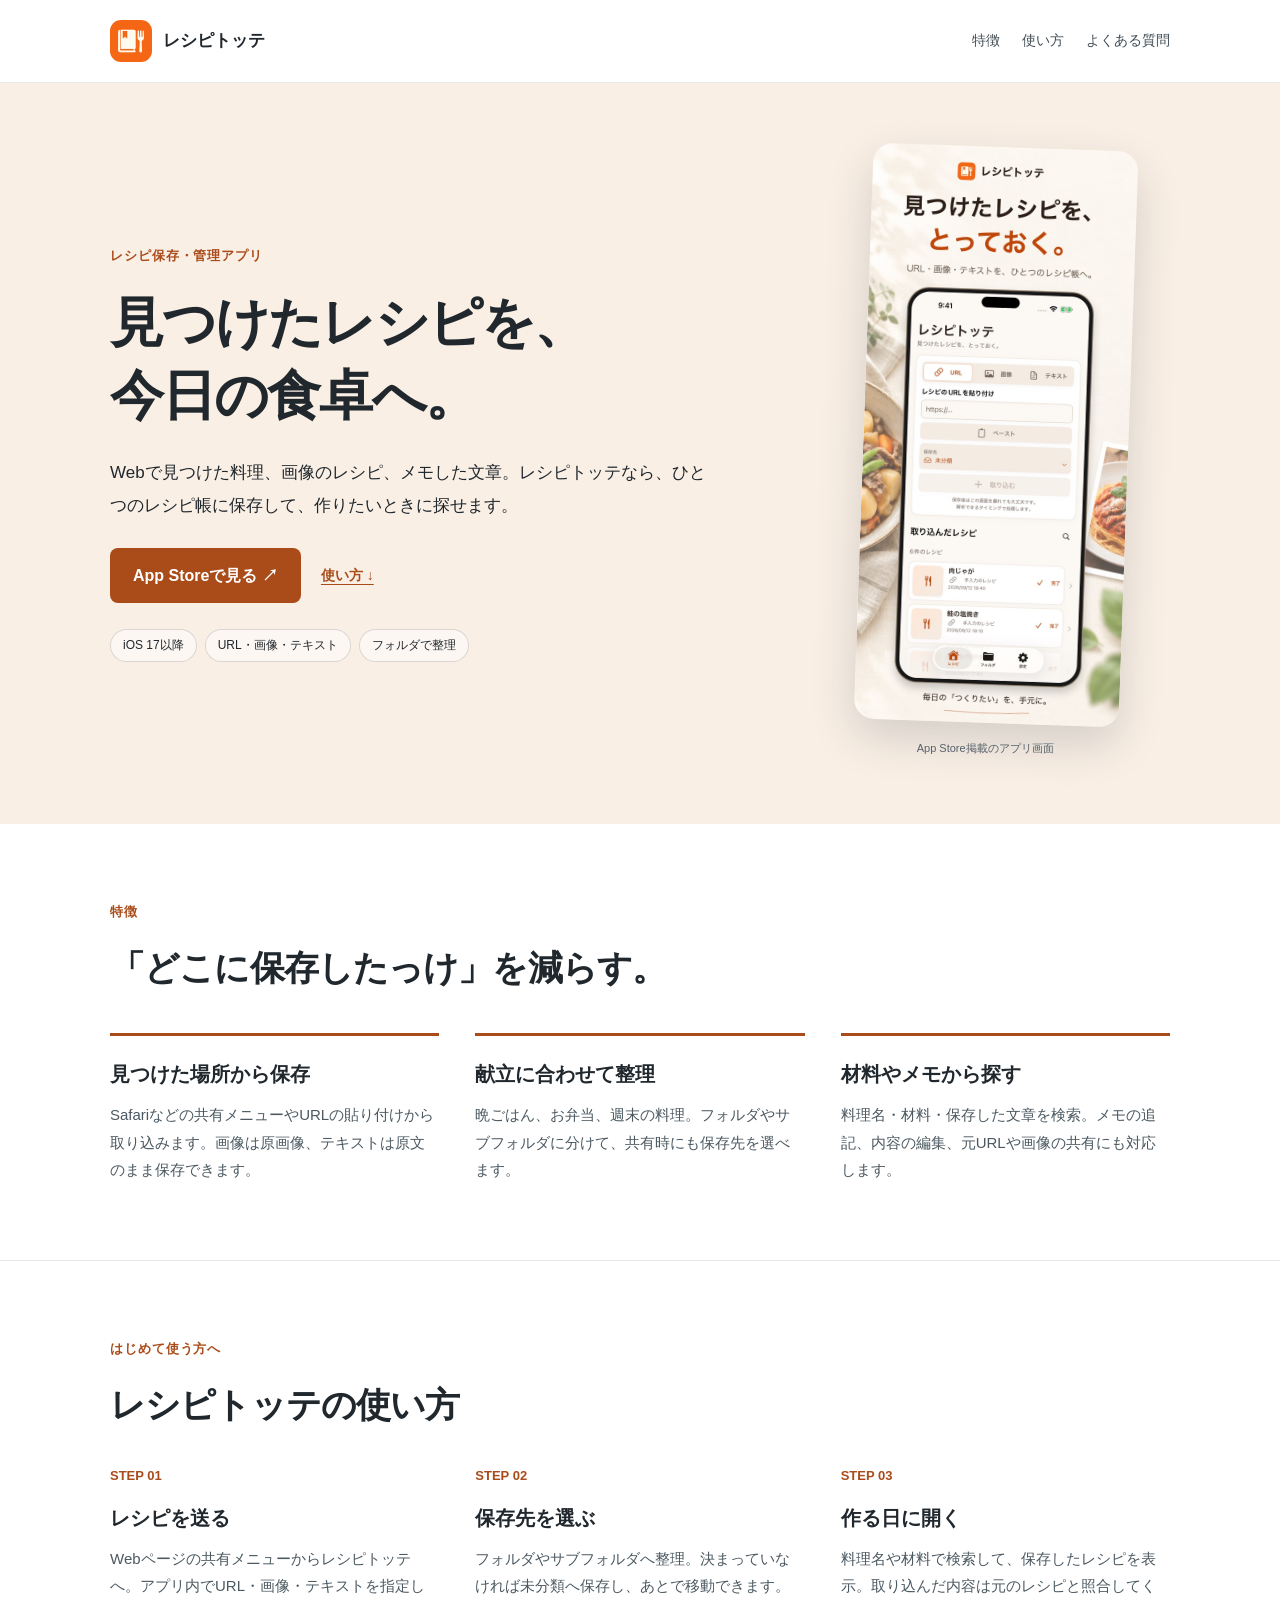
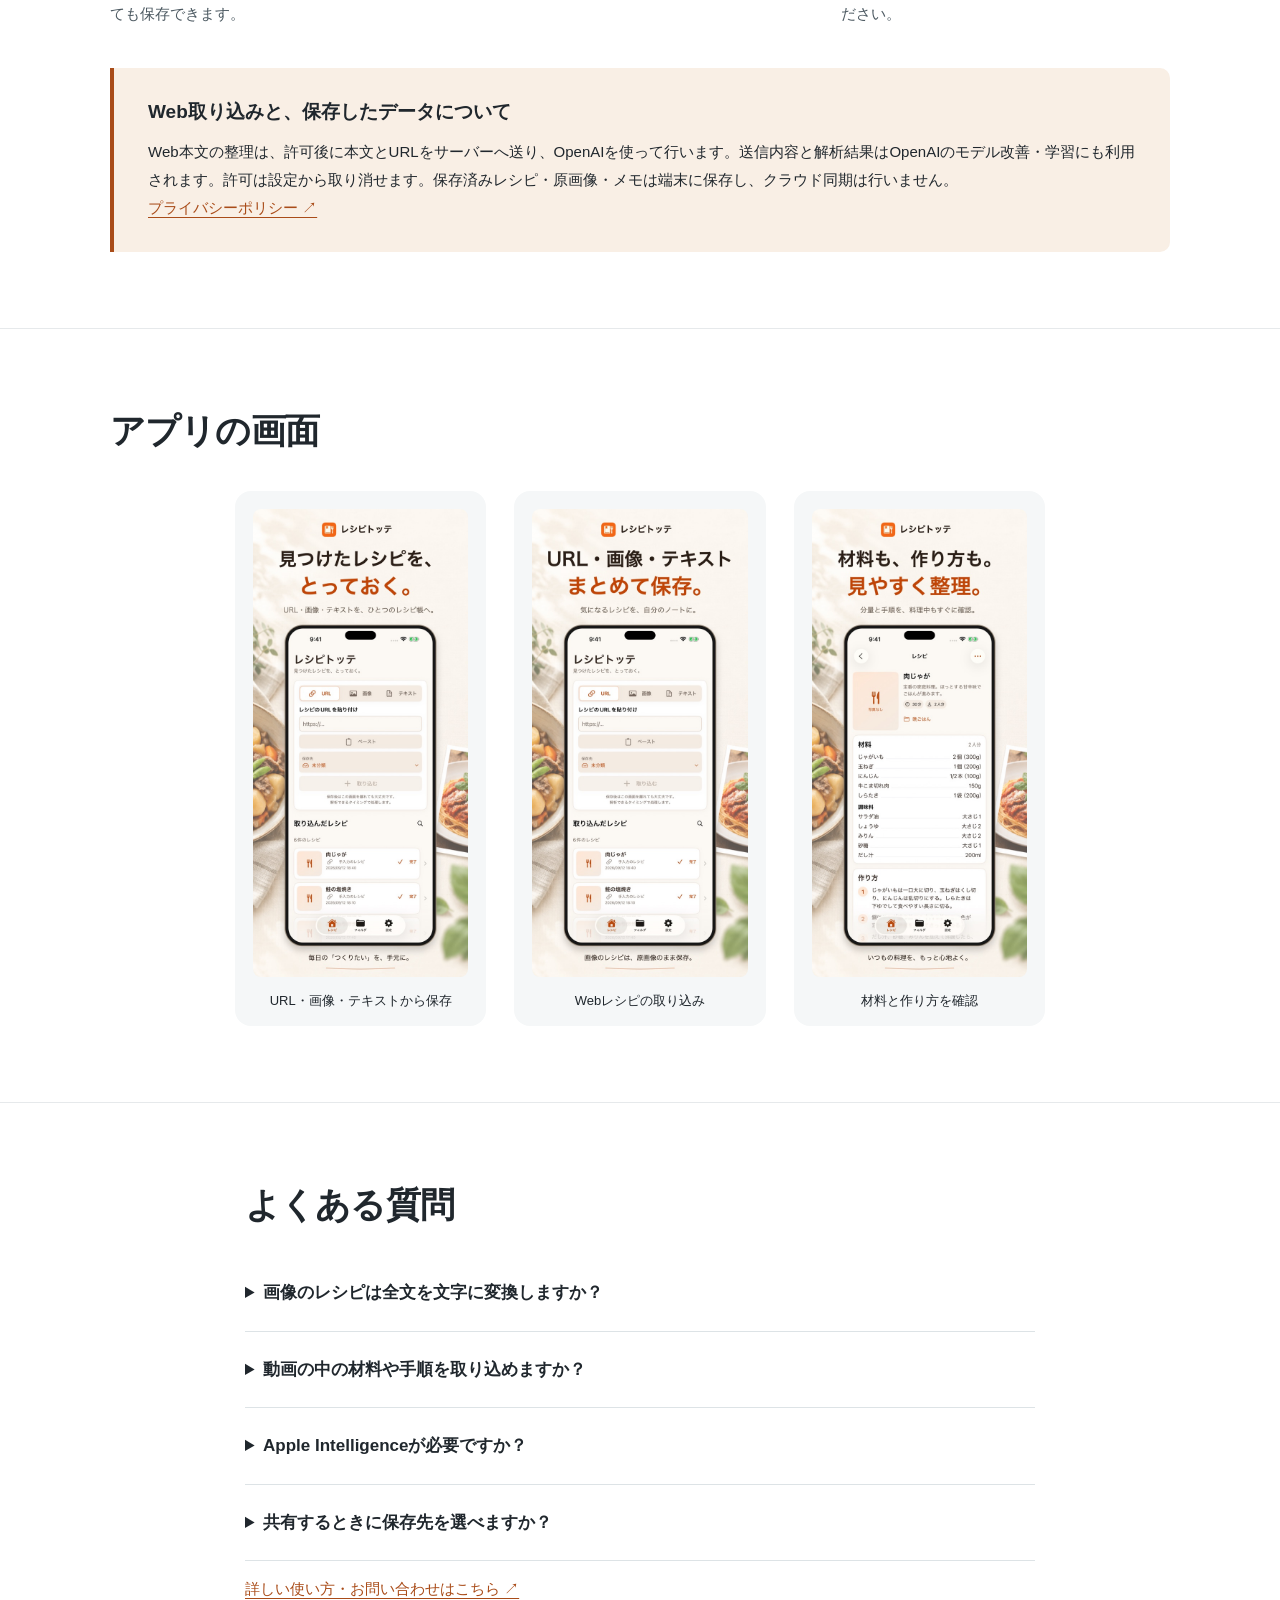
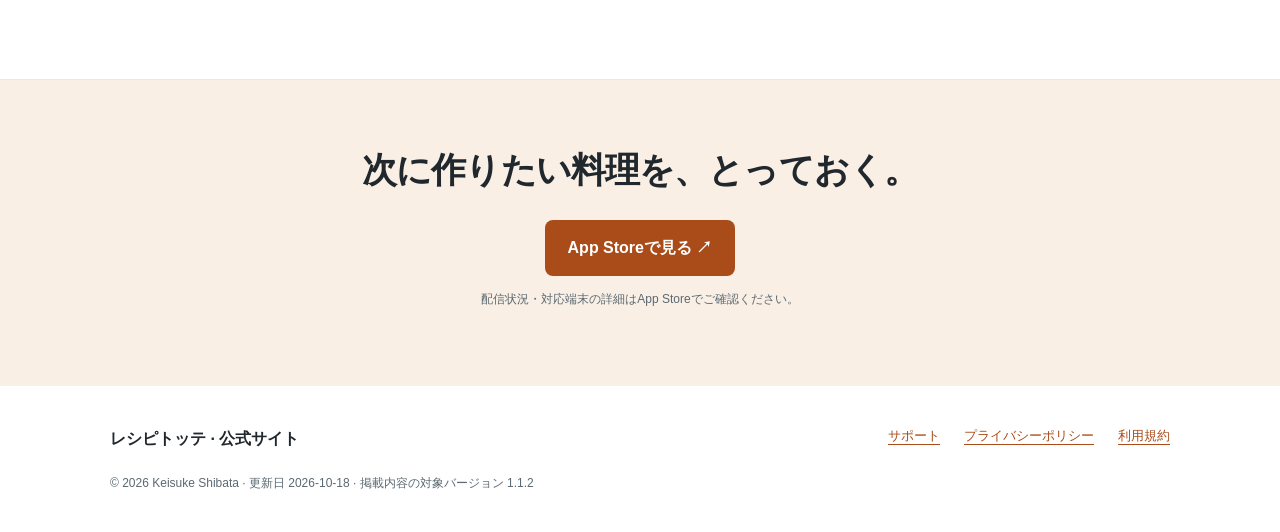
==== index.html @ a3c193d7 "Publish official app website with usage guide and existing policy links" ====
<!doctype html>
<html lang="ja"><head><meta charset="utf-8"><meta name="viewport" content="width=device-width,initial-scale=1"><title>レシピトッテ｜Web・画像・テキストのレシピを保存・管理</title>
<meta name="description" content="Webで見つけた料理、画像のレシピ、メモした文章。レシピトッテなら、ひとつのレシピ帳に保存して、作りたいときに探せます。"><meta name="theme-color" content="#a94c19"><link rel="canonical" href="https://shiba6v.github.io/recipe-page/"><link rel="icon" href="./icon.jpg"><link rel="stylesheet" href="./site.css">
<meta property="og:type" content="website"><meta property="og:title" content="レシピトッテ｜Web・画像・テキストのレシピを保存・管理"><meta property="og:description" content="Webで見つけた料理、画像のレシピ、メモした文章。レシピトッテなら、ひとつのレシピ帳に保存して、作りたいときに探せます。"><meta property="og:url" content="https://shiba6v.github.io/recipe-page/"><meta property="og:image" content="https://shiba6v.github.io/recipe-page/icon.jpg"><meta name="twitter:card" content="summary"><script type="application/ld+json">{"@context": "https://schema.org", "@type": "SoftwareApplication", "name": "レシピトッテ - レシピ保存・管理", "description": "Webで見つけた料理、画像のレシピ、メモした文章。レシピトッテなら、ひとつのレシピ帳に保存して、作りたいときに探せます。", "url": "https://shiba6v.github.io/recipe-page/", "downloadUrl": "https://apps.apple.com/app/id6813777157", "image": "https://shiba6v.github.io/recipe-page/icon.jpg", "operatingSystem": "iOS 17.0 or later", "applicationCategory": "Food & DrinkApplication", "softwareVersion": "1.1.2", "author": {"@type": "Person", "name": "Keisuke Shibata"}, "offers": {"@type": "Offer", "price": "0", "priceCurrency": "JPY"}}</script></head>
<body style="--accent:#a94c19;--tint:#f9efe5"><a class="skip" href="#main">本文へ</a><header class="header"><div class="wrap nav"><a class="brand" href="./"><img src="./icon.jpg" width="42" height="42" alt=""><span>レシピトッテ</span></a><nav class="links" aria-label="主要ナビゲーション"><a href="#features">特徴</a><a href="#how-to">使い方</a><a href="#faq">よくある質問</a></nav></div></header>
<main id="main"><section class="hero"><div class="wrap"><div class="hero-grid"><div><p class="eyebrow">レシピ保存・管理アプリ</p><h1>見つけたレシピを、<br>今日の食卓へ。</h1><p class="lead">Webで見つけた料理、画像のレシピ、メモした文章。レシピトッテなら、ひとつのレシピ帳に保存して、作りたいときに探せます。</p><div class="actions"><a class="button" href="https://apps.apple.com/app/id6813777157">App Storeで見る ↗</a><a class="secondary" href="#how-to">使い方 ↓</a></div><ul class="tags"><li>iOS 17以降</li><li>URL・画像・テキスト</li><li>フォルダで整理</li></ul></div><figure class="hero-picture"><img src="./screen-1.jpg" alt="URL・画像・テキストから保存" width="221" height="480" fetchpriority="high"><figcaption>App Store掲載のアプリ画面</figcaption></figure></div></div></section>
<section class="section" id="features"><div class="wrap"><div class="section-heading"><p class="eyebrow">特徴</p><h2>「どこに保存したっけ」を減らす。</h2></div><div class="features"><article class="feature"><h3>見つけた場所から保存</h3><p>Safariなどの共有メニューやURLの貼り付けから取り込みます。画像は原画像、テキストは原文のまま保存できます。</p></article><article class="feature"><h3>献立に合わせて整理</h3><p>晩ごはん、お弁当、週末の料理。フォルダやサブフォルダに分けて、共有時にも保存先を選べます。</p></article><article class="feature"><h3>材料やメモから探す</h3><p>料理名・材料・保存した文章を検索。メモの追記、内容の編集、元URLや画像の共有にも対応します。</p></article></div></div></section>
<section class="section" id="how-to"><div class="wrap"><p class="eyebrow">はじめて使う方へ</p><h2>レシピトッテの使い方</h2><ol class="steps"><li class="step"><span class="number">STEP 01</span><h3>レシピを送る</h3><p>Webページの共有メニューからレシピトッテへ。アプリ内でURL・画像・テキストを指定しても保存できます。</p></li><li class="step"><span class="number">STEP 02</span><h3>保存先を選ぶ</h3><p>フォルダやサブフォルダへ整理。決まっていなければ未分類へ保存し、あとで移動できます。</p></li><li class="step"><span class="number">STEP 03</span><h3>作る日に開く</h3><p>料理名や材料で検索して、保存したレシピを表示。取り込んだ内容は元のレシピと照合してください。</p></li></ol><aside class="notice"><h3>Web取り込みと、保存したデータについて</h3><p>Web本文の整理は、許可後に本文とURLをサーバーへ送り、OpenAIを使って行います。送信内容と解析結果はOpenAIのモデル改善・学習にも利用されます。許可は設定から取り消せます。保存済みレシピ・原画像・メモは端末に保存し、クラウド同期は行いません。</p><p><a href="https://re7nmfbaoi.execute-api.ap-northeast-1.amazonaws.com/prod/privacy">プライバシーポリシー ↗</a></p></aside></div></section>
<section class="section"><div class="wrap"><h2>アプリの画面</h2><div class="gallery"><figure><img src="./screen-1.jpg" alt="URL・画像・テキストから保存" width="221" height="480" loading="lazy"><figcaption>URL・画像・テキストから保存</figcaption></figure><figure><img src="./screen-2.jpg" alt="Webレシピの取り込み" width="221" height="480" loading="lazy"><figcaption>Webレシピの取り込み</figcaption></figure><figure><img src="./screen-3.jpg" alt="材料と作り方を確認" width="221" height="480" loading="lazy"><figcaption>材料と作り方を確認</figcaption></figure></div></div></section>
<section class="section" id="faq"><div class="wrap faq"><h2>よくある質問</h2><details><summary>画像のレシピは全文を文字に変換しますか？</summary><p>原画像をそのまま保存し、レシピ名だけを文字認識します。画像をタップして拡大できます。</p></details><details><summary>動画の中の材料や手順を取り込めますか？</summary><p>動画内の内容は解析しません。外部サイトの表示状態やログインの必要性によっては、取り込めない場合や追加操作が必要な場合があります。</p></details><details><summary>Apple Intelligenceが必要ですか？</summary><p>必要ありません。iOS 17以降に対応します。Web本文の整理には通信と送信の許可が必要です。</p></details><details><summary>共有するときに保存先を選べますか？</summary><p>バージョン1.1.2から、他のアプリから共有するときにもフォルダやサブフォルダを選べます。</p></details><p><a href="https://re7nmfbaoi.execute-api.ap-northeast-1.amazonaws.com/prod/support">詳しい使い方・お問い合わせはこちら ↗</a></p></div></section>
<section class="closing"><div class="wrap"><h2>次に作りたい料理を、とっておく。</h2><a class="button" href="https://apps.apple.com/app/id6813777157">App Storeで見る ↗</a><p class="small">配信状況・対応端末の詳細はApp Storeでご確認ください。</p></div></section></main>
<footer class="footer"><div class="wrap"><div class="footer-top"><strong>レシピトッテ · 公式サイト</strong><nav class="footer-links" aria-label="サポート・ポリシー"><a href="https://re7nmfbaoi.execute-api.ap-northeast-1.amazonaws.com/prod/support">サポート</a><a href="https://re7nmfbaoi.execute-api.ap-northeast-1.amazonaws.com/prod/privacy">プライバシーポリシー</a><a href="https://re7nmfbaoi.execute-api.ap-northeast-1.amazonaws.com/prod/terms">利用規約</a></nav></div><p class="small">© 2026 Keisuke Shibata · 更新日 2026-10-18 · 掲載内容の対象バージョン 1.1.2</p></div></footer></body></html>
---- site.css ----
*{box-sizing:border-box}html{scroll-behavior:smooth;scroll-padding-top:90px}body{margin:0;color:#20272d;background:#fff;font-family:-apple-system,BlinkMacSystemFont,"Segoe UI","Noto Sans JP",sans-serif;line-height:1.85}a{color:var(--accent);text-underline-offset:4px}img{max-width:100%;height:auto;display:block}a:focus-visible,summary:focus-visible{outline:3px solid var(--accent);outline-offset:5px}.skip{position:absolute;left:12px;top:-80px;background:white;padding:10px;z-index:10}.skip:focus{top:10px}.wrap{max-width:1120px;margin:auto;padding:0 30px}.header{border-bottom:1px solid #e5e8eb;background:#fff}.nav{min-height:82px;display:flex;align-items:center;justify-content:space-between;gap:24px}.brand{display:flex;align-items:center;gap:11px;text-decoration:none;font-size:17px;font-weight:750;color:#20272d;line-height:1.4}.brand img{width:42px;height:42px;border-radius:11px}.links{display:flex;gap:22px;align-items:center;font-size:14px;white-space:nowrap}.links a{color:#424d55;text-decoration:none}.hero{background:var(--tint);overflow:hidden}.hero-grid{display:grid;grid-template-columns:1.3fr .7fr;gap:65px;align-items:center;padding:64px 0 66px}.eyebrow{font-size:13px;color:var(--accent);font-weight:750;letter-spacing:.07em;margin:0 0 18px}h1{font-size:clamp(32px,4.3vw,54px);line-height:1.35;letter-spacing:-.035em;margin:0 0 24px}h2{font-size:clamp(25px,3vw,35px);line-height:1.5;letter-spacing:-.025em;margin:0 0 24px}h3{font-size:20px;line-height:1.5;margin:0 0 12px}.lead{font-size:17px;line-height:1.95;max-width:610px;margin:0 0 26px}.actions{display:flex;gap:20px;align-items:center;flex-wrap:wrap}.button{display:inline-flex;padding:13px 23px;background:var(--accent);color:white;text-decoration:none;border-radius:8px;font-weight:700;min-height:50px;align-items:center;justify-content:center}.secondary{font-size:14px;font-weight:650}.tags{display:flex;flex-wrap:wrap;gap:8px;margin:26px 0 0;padding:0;list-style:none}.tags li{font-size:12px;border:1px solid #0002;border-radius:99px;padding:4px 12px;background:#ffffff85}.hero-picture{justify-self:center;margin:0;max-width:265px;transform:rotate(2deg)}.hero-picture img{width:100%;border-radius:20px;box-shadow:0 18px 45px #1b263329}.hero-picture figcaption{font-size:11px;text-align:center;color:#56616a;margin-top:15px;transform:rotate(-2deg)}.section{padding:76px 0;border-bottom:1px solid #e6e9eb}.section-heading{max-width:740px}.features{display:grid;grid-template-columns:repeat(3,1fr);gap:36px;margin-top:38px}.feature{border-top:3px solid var(--accent);padding-top:23px}.feature p,.step p{color:#4c5961;font-size:15px;margin:0}.steps{list-style:none;margin:32px 0 0;padding:0;display:grid;grid-template-columns:repeat(3,1fr);gap:36px}.number{font-size:13px;font-weight:800;color:var(--accent);display:block;margin-bottom:15px}.gallery{display:grid;grid-template-columns:repeat(3,minmax(0,1fr));gap:28px;max-width:810px;margin:34px auto 0}.gallery figure{margin:0;padding:18px 18px 14px;background:#f5f7f8;border-radius:16px}.gallery img{width:100%;border-radius:8px}.gallery figcaption{font-size:13px;text-align:center;line-height:1.6;margin-top:14px}.notice{background:var(--tint);border-left:4px solid var(--accent);padding:30px 34px;margin-top:40px;border-radius:0 10px 10px 0}.notice h3{font-size:19px}.notice p{margin:0;font-size:15px}.faq{max-width:850px}.faq details{border-bottom:1px solid #dde3e6;padding:22px 0}.faq summary{cursor:pointer;font-size:17px;font-weight:650;padding-right:16px}.faq p{font-size:15px;color:#4c5961;margin:14px 0 0}.closing{text-align:center;padding:64px 0;background:var(--tint)}.closing h2{margin-bottom:24px}.small{font-size:12px;color:#5b6972}.footer{padding:38px 0}.footer-top{display:flex;justify-content:space-between;gap:24px;flex-wrap:wrap}.footer-links{display:flex;flex-wrap:wrap;gap:12px 24px;font-size:13px}.footer p{margin:18px 0 0}.example{background:#f5f7fb;border-radius:12px;padding:26px;margin-top:32px}.example p{margin:7px 0}.example strong{font-size:21px}.example small{color:#546371}@media(max-width:760px){.wrap{padding:0 20px}.nav{padding:16px 20px;align-items:flex-start;gap:12px;flex-direction:column}.links{gap:18px;font-size:13px;flex-wrap:wrap}.brand{font-size:16px}.hero-grid{grid-template-columns:1fr;gap:36px;padding:44px 0}.hero-picture{max-width:225px;transform:none}.hero-picture figcaption{transform:none}h1{font-size:36px}.lead{font-size:16px}.section{padding:48px 0}.features,.steps{grid-template-columns:1fr;gap:28px}.gallery{gap:10px}.gallery figure{padding:7px;border-radius:8px}.gallery figcaption{font-size:11px}.notice{padding:23px 20px}.closing{padding:44px 0}.footer-top{flex-direction:column}.actions{gap:18px}}@media(prefers-reduced-motion:reduce){html{scroll-behavior:auto}}
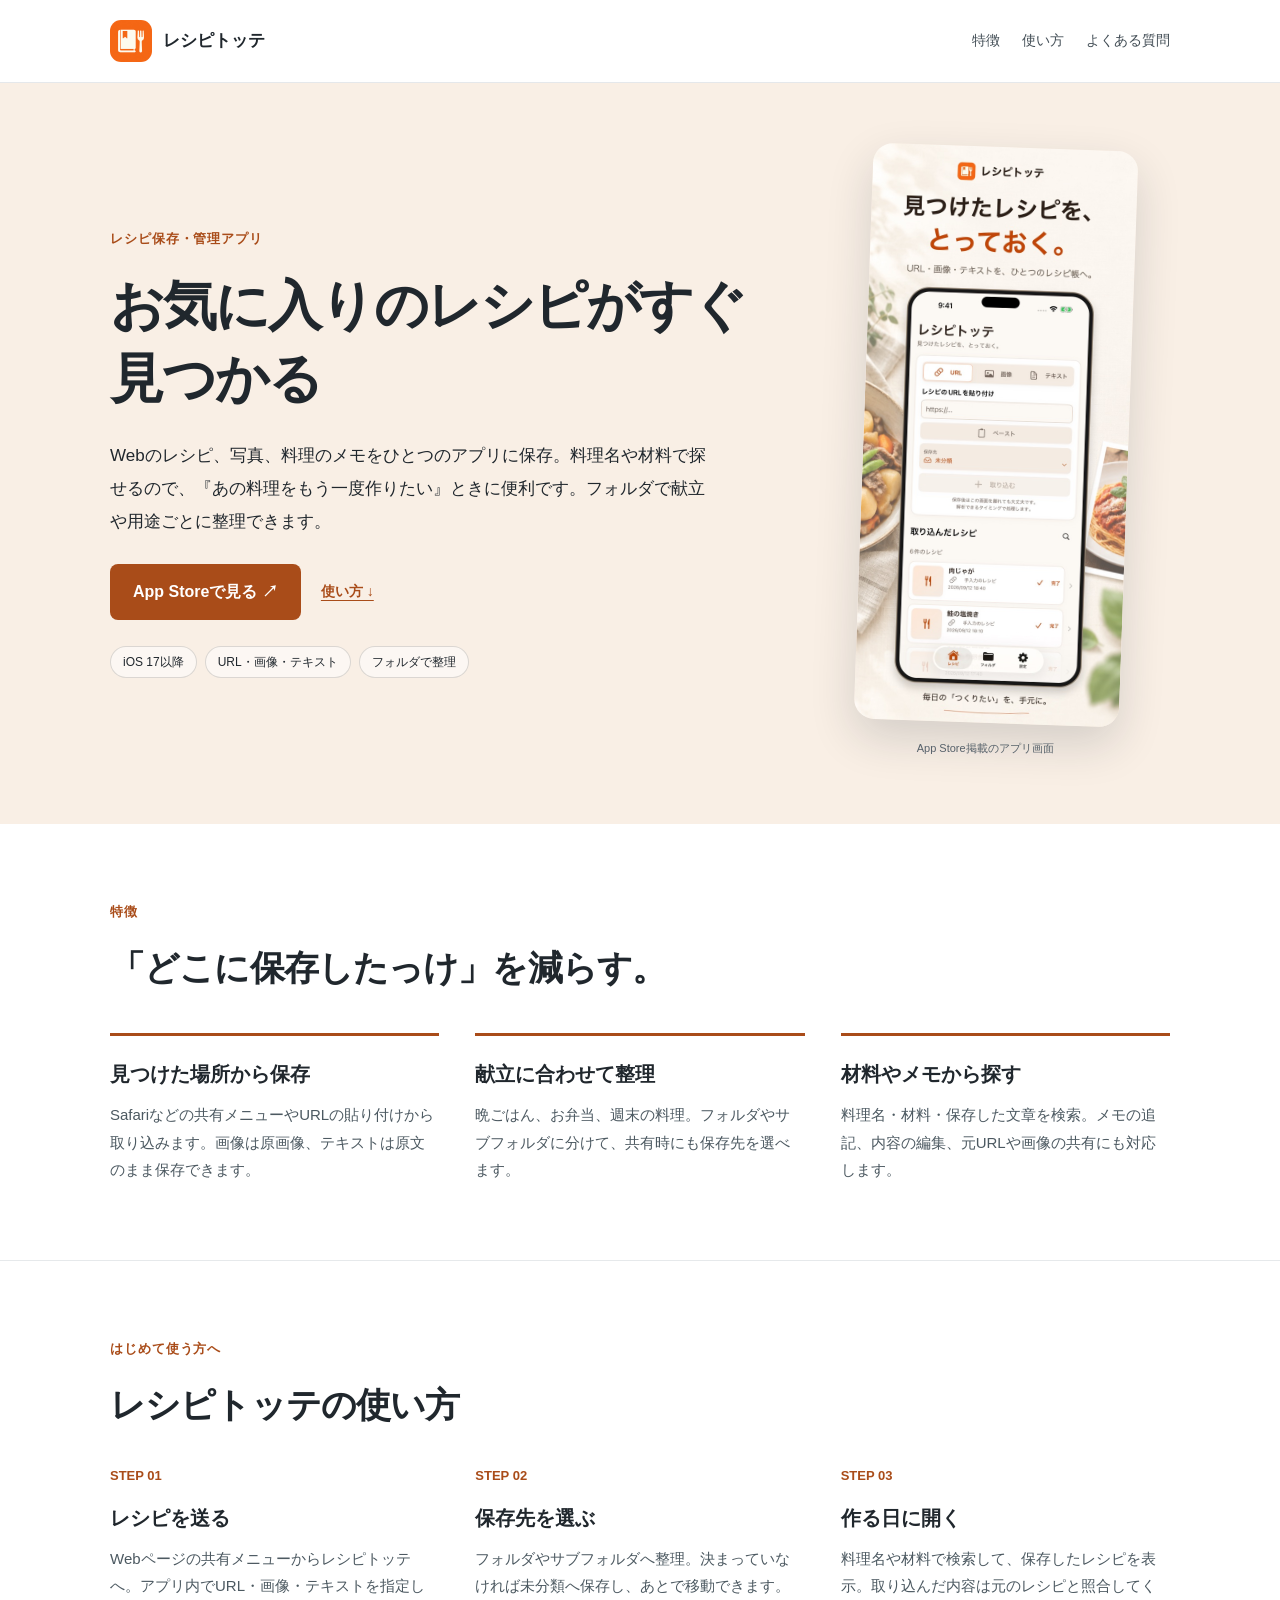
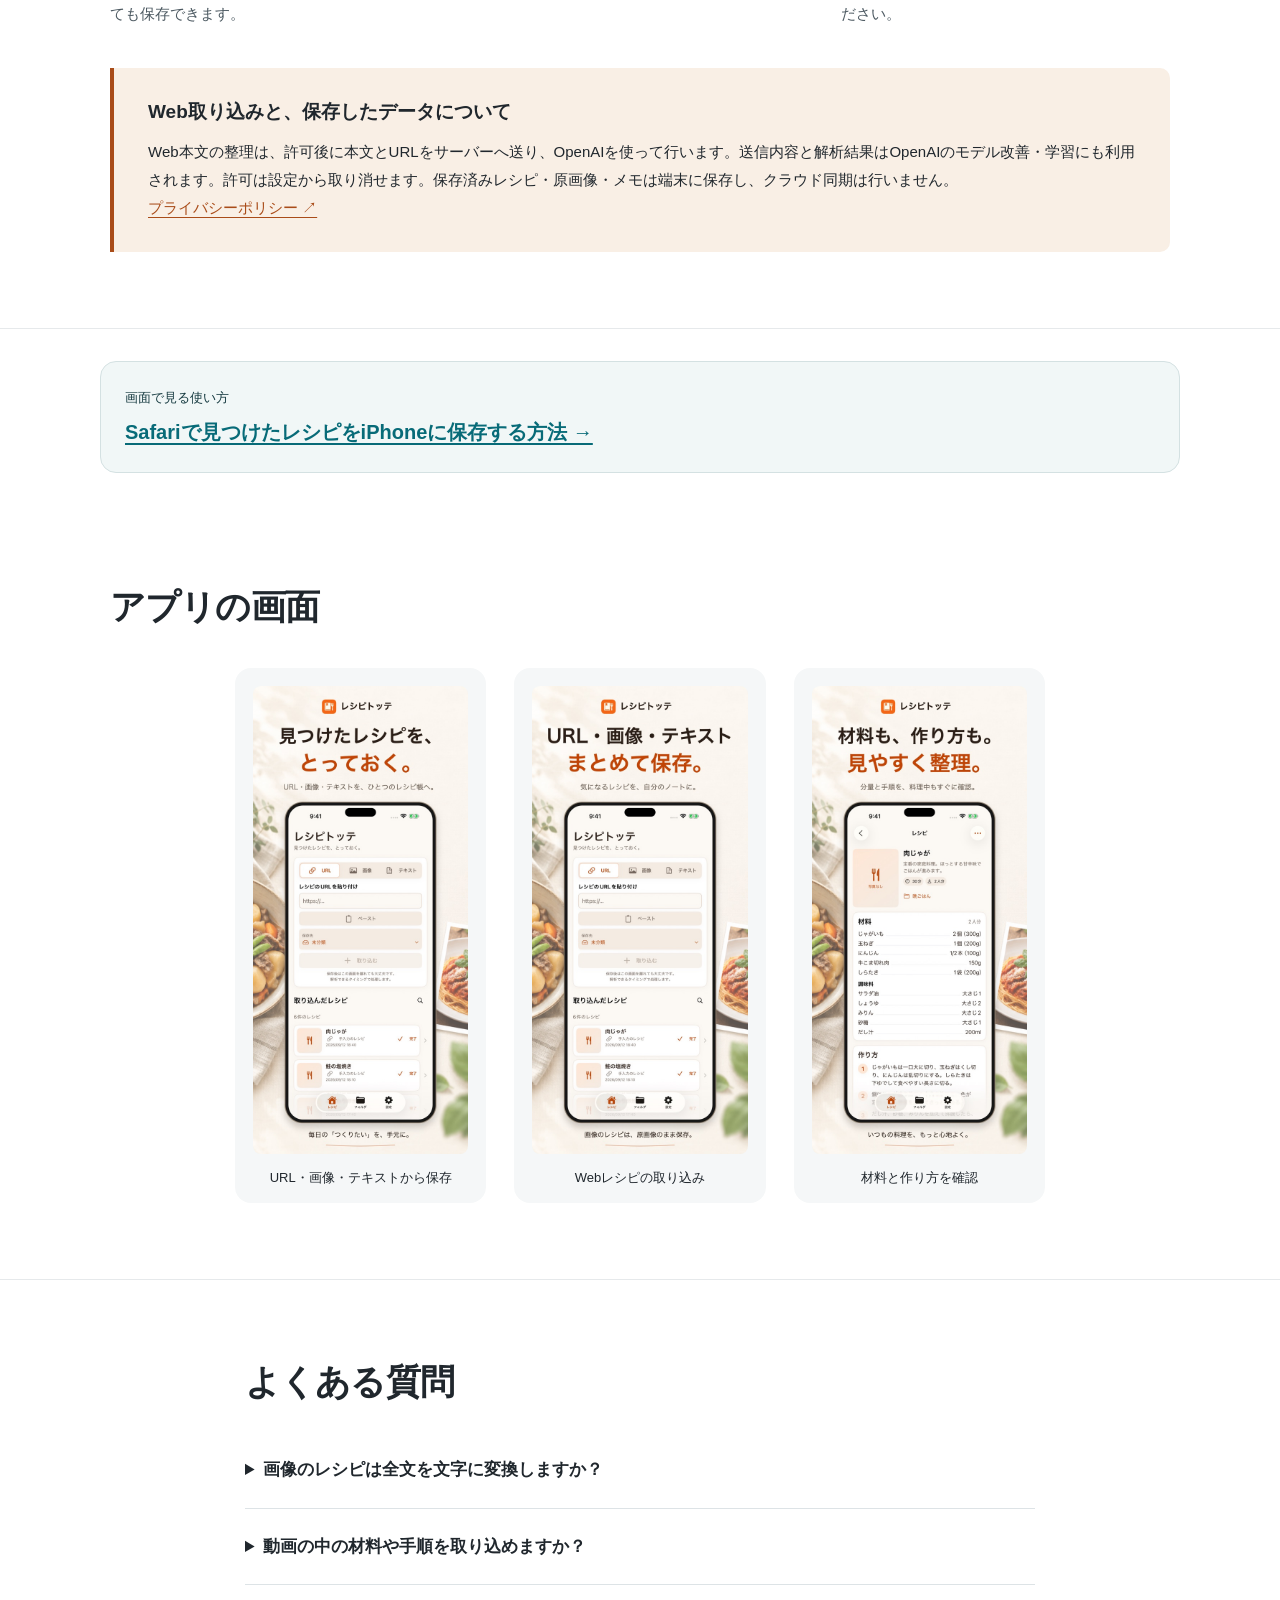
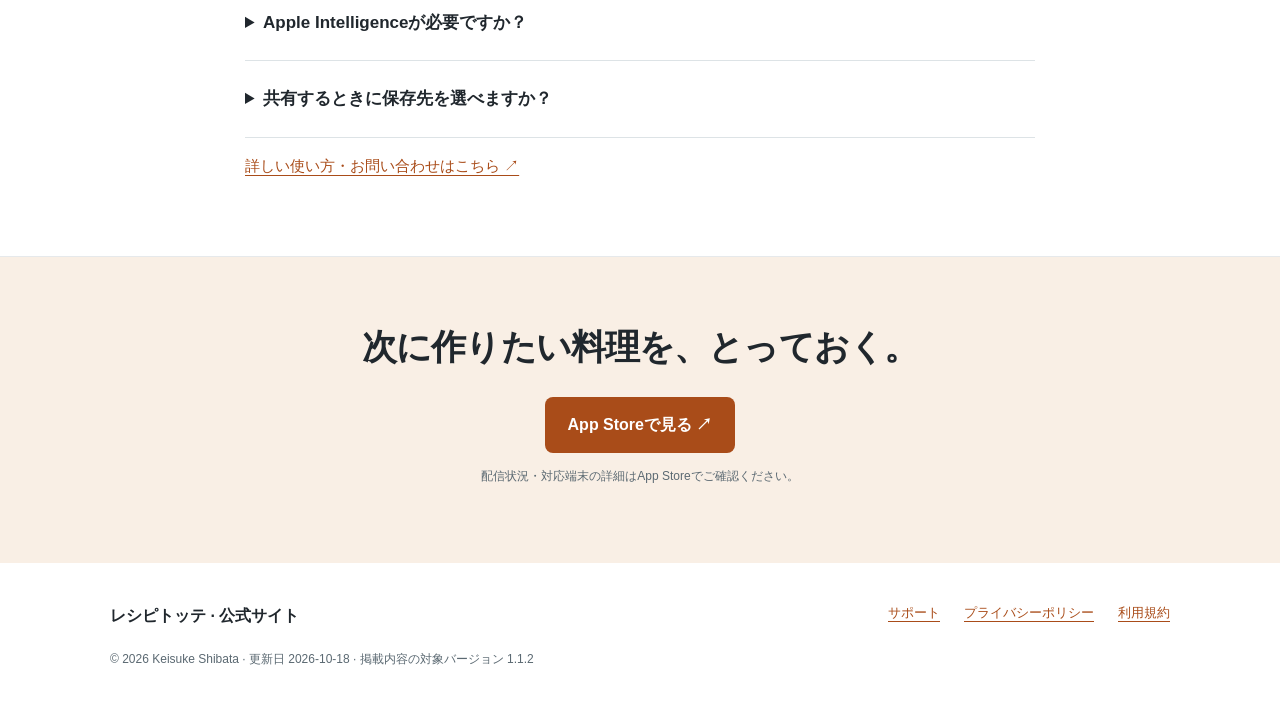
==== commit 7157771f: "Publish Japanese usage guide with simulator screenshots and refresh landing copy" ====
--- a/index.html
+++ b/index.html
@@ -1,12 +1,13 @@
 <!doctype html>
-<html lang="ja"><head><meta charset="utf-8"><meta name="viewport" content="width=device-width,initial-scale=1"><title>レシピトッテ｜Web・画像・テキストのレシピを保存・管理</title>
-<meta name="description" content="Webで見つけた料理、画像のレシピ、メモした文章。レシピトッテなら、ひとつのレシピ帳に保存して、作りたいときに探せます。"><meta name="theme-color" content="#a94c19"><link rel="canonical" href="https://shiba6v.github.io/recipe-page/"><link rel="icon" href="./icon.jpg"><link rel="stylesheet" href="./site.css">
-<meta property="og:type" content="website"><meta property="og:title" content="レシピトッテ｜Web・画像・テキストのレシピを保存・管理"><meta property="og:description" content="Webで見つけた料理、画像のレシピ、メモした文章。レシピトッテなら、ひとつのレシピ帳に保存して、作りたいときに探せます。"><meta property="og:url" content="https://shiba6v.github.io/recipe-page/"><meta property="og:image" content="https://shiba6v.github.io/recipe-page/icon.jpg"><meta name="twitter:card" content="summary"><script type="application/ld+json">{"@context": "https://schema.org", "@type": "SoftwareApplication", "name": "レシピトッテ - レシピ保存・管理", "description": "Webで見つけた料理、画像のレシピ、メモした文章。レシピトッテなら、ひとつのレシピ帳に保存して、作りたいときに探せます。", "url": "https://shiba6v.github.io/recipe-page/", "downloadUrl": "https://apps.apple.com/app/id6813777157", "image": "https://shiba6v.github.io/recipe-page/icon.jpg", "operatingSystem": "iOS 17.0 or later", "applicationCategory": "Food & DrinkApplication", "softwareVersion": "1.1.2", "author": {"@type": "Person", "name": "Keisuke Shibata"}, "offers": {"@type": "Offer", "price": "0", "priceCurrency": "JPY"}}</script></head>
+<html lang="ja"><head>
+<script defer src="/recipe-page/site-analytics.js" data-measurement-id="G-SH9S1B3PEJ" data-app="recipe" data-site-root="/recipe-page/"></script><meta charset="utf-8"><meta name="viewport" content="width=device-width,initial-scale=1"><title>レシピトッテ｜Web・写真・メモを保存するレシピ管理アプリ</title>
+<meta name="description" content="Webのレシピや料理の写真、文章をiPhoneに保存。料理名や材料で検索し、フォルダで整理できます。Safariから共有して保存する方法も紹介します。"><meta name="theme-color" content="#a94c19"><link rel="canonical" href="https://shiba6v.github.io/recipe-page/"><link rel="icon" href="./icon.jpg"><link rel="stylesheet" href="./site.css">
+<meta property="og:type" content="website"><meta property="og:title" content="レシピトッテ｜Web・写真・メモを保存するレシピ管理アプリ"><meta property="og:description" content="Webのレシピや料理の写真、文章をiPhoneに保存。料理名や材料で検索し、フォルダで整理できます。Safariから共有して保存する方法も紹介します。"><meta property="og:url" content="https://shiba6v.github.io/recipe-page/"><meta property="og:image" content="https://shiba6v.github.io/recipe-page/icon.jpg"><meta name="twitter:card" content="summary"><script type="application/ld+json">{"@context": "https://schema.org", "@type": "SoftwareApplication", "name": "レシピトッテ - レシピ保存・管理", "description": "Webのレシピや料理の写真、文章をiPhoneに保存。料理名や材料で検索し、フォルダで整理できます。Safariから共有して保存する方法も紹介します。", "url": "https://shiba6v.github.io/recipe-page/", "downloadUrl": "https://apps.apple.com/jp/app/id6813777157", "image": "https://shiba6v.github.io/recipe-page/icon.jpg", "operatingSystem": "iOS 17.0 or later", "applicationCategory": "Food & DrinkApplication", "softwareVersion": "1.1.2", "author": {"@type": "Person", "name": "Keisuke Shibata"}, "offers": {"@type": "Offer", "price": "0", "priceCurrency": "JPY"}}</script><style id="web-guide-link-style">.web-guide-link{box-sizing:border-box;max-width:1080px;margin:32px auto;padding:24px;border:1px solid #d4e1e2;border-radius:16px;background:#f1f7f7;color:#173b41}.web-guide-link p{font-size:13px;margin:0 0 6px}.web-guide-link a{font-size:20px;font-weight:700;line-height:1.6;color:#086b78;text-decoration:underline;text-underline-offset:4px}@media(max-width:700px){.web-guide-link{margin:24px 18px;padding:20px}}</style></head>
 <body style="--accent:#a94c19;--tint:#f9efe5"><a class="skip" href="#main">本文へ</a><header class="header"><div class="wrap nav"><a class="brand" href="./"><img src="./icon.jpg" width="42" height="42" alt=""><span>レシピトッテ</span></a><nav class="links" aria-label="主要ナビゲーション"><a href="#features">特徴</a><a href="#how-to">使い方</a><a href="#faq">よくある質問</a></nav></div></header>
-<main id="main"><section class="hero"><div class="wrap"><div class="hero-grid"><div><p class="eyebrow">レシピ保存・管理アプリ</p><h1>見つけたレシピを、<br>今日の食卓へ。</h1><p class="lead">Webで見つけた料理、画像のレシピ、メモした文章。レシピトッテなら、ひとつのレシピ帳に保存して、作りたいときに探せます。</p><div class="actions"><a class="button" href="https://apps.apple.com/app/id6813777157">App Storeで見る ↗</a><a class="secondary" href="#how-to">使い方 ↓</a></div><ul class="tags"><li>iOS 17以降</li><li>URL・画像・テキスト</li><li>フォルダで整理</li></ul></div><figure class="hero-picture"><img src="./screen-1.jpg" alt="URL・画像・テキストから保存" width="221" height="480" fetchpriority="high"><figcaption>App Store掲載のアプリ画面</figcaption></figure></div></div></section>
+<main id="main"><section class="hero"><div class="wrap"><div class="hero-grid"><div><p class="eyebrow">レシピ保存・管理アプリ</p><h1>お気に入りのレシピがすぐ見つかる</h1><p class="lead">Webのレシピ、写真、料理のメモをひとつのアプリに保存。料理名や材料で探せるので、『あの料理をもう一度作りたい』ときに便利です。フォルダで献立や用途ごとに整理できます。</p><div class="actions"><a class="button" href="https://apps.apple.com/jp/app/id6813777157">App Storeで見る ↗</a><a class="secondary" href="#how-to">使い方 ↓</a></div><ul class="tags"><li>iOS 17以降</li><li>URL・画像・テキスト</li><li>フォルダで整理</li></ul></div><figure class="hero-picture"><img src="./screen-1.jpg" alt="URL・画像・テキストから保存" width="221" height="480" fetchpriority="high"><figcaption>App Store掲載のアプリ画面</figcaption></figure></div></div></section>
 <section class="section" id="features"><div class="wrap"><div class="section-heading"><p class="eyebrow">特徴</p><h2>「どこに保存したっけ」を減らす。</h2></div><div class="features"><article class="feature"><h3>見つけた場所から保存</h3><p>Safariなどの共有メニューやURLの貼り付けから取り込みます。画像は原画像、テキストは原文のまま保存できます。</p></article><article class="feature"><h3>献立に合わせて整理</h3><p>晩ごはん、お弁当、週末の料理。フォルダやサブフォルダに分けて、共有時にも保存先を選べます。</p></article><article class="feature"><h3>材料やメモから探す</h3><p>料理名・材料・保存した文章を検索。メモの追記、内容の編集、元URLや画像の共有にも対応します。</p></article></div></div></section>
-<section class="section" id="how-to"><div class="wrap"><p class="eyebrow">はじめて使う方へ</p><h2>レシピトッテの使い方</h2><ol class="steps"><li class="step"><span class="number">STEP 01</span><h3>レシピを送る</h3><p>Webページの共有メニューからレシピトッテへ。アプリ内でURL・画像・テキストを指定しても保存できます。</p></li><li class="step"><span class="number">STEP 02</span><h3>保存先を選ぶ</h3><p>フォルダやサブフォルダへ整理。決まっていなければ未分類へ保存し、あとで移動できます。</p></li><li class="step"><span class="number">STEP 03</span><h3>作る日に開く</h3><p>料理名や材料で検索して、保存したレシピを表示。取り込んだ内容は元のレシピと照合してください。</p></li></ol><aside class="notice"><h3>Web取り込みと、保存したデータについて</h3><p>Web本文の整理は、許可後に本文とURLをサーバーへ送り、OpenAIを使って行います。送信内容と解析結果はOpenAIのモデル改善・学習にも利用されます。許可は設定から取り消せます。保存済みレシピ・原画像・メモは端末に保存し、クラウド同期は行いません。</p><p><a href="https://re7nmfbaoi.execute-api.ap-northeast-1.amazonaws.com/prod/privacy">プライバシーポリシー ↗</a></p></aside></div></section>
+<section class="section" id="how-to"><div class="wrap"><p class="eyebrow">はじめて使う方へ</p><h2>レシピトッテの使い方</h2><ol class="steps"><li class="step"><span class="number">STEP 01</span><h3>レシピを送る</h3><p>Webページの共有メニューからレシピトッテへ。アプリ内でURL・画像・テキストを指定しても保存できます。</p></li><li class="step"><span class="number">STEP 02</span><h3>保存先を選ぶ</h3><p>フォルダやサブフォルダへ整理。決まっていなければ未分類へ保存し、あとで移動できます。</p></li><li class="step"><span class="number">STEP 03</span><h3>作る日に開く</h3><p>料理名や材料で検索して、保存したレシピを表示。取り込んだ内容は元のレシピと照合してください。</p></li></ol><aside class="notice"><h3>Web取り込みと、保存したデータについて</h3><p>Web本文の整理は、許可後に本文とURLをサーバーへ送り、OpenAIを使って行います。送信内容と解析結果はOpenAIのモデル改善・学習にも利用されます。許可は設定から取り消せます。保存済みレシピ・原画像・メモは端末に保存し、クラウド同期は行いません。</p><p><a href="https://re7nmfbaoi.execute-api.ap-northeast-1.amazonaws.com/prod/privacy">プライバシーポリシー ↗</a></p></aside></div></section><section class="web-guide-link" aria-label="使い方の記事"><p>画面で見る使い方</p><a href="/recipe-page/guides/save-recipes-from-safari/">Safariで見つけたレシピをiPhoneに保存する方法 →</a></section>
 <section class="section"><div class="wrap"><h2>アプリの画面</h2><div class="gallery"><figure><img src="./screen-1.jpg" alt="URL・画像・テキストから保存" width="221" height="480" loading="lazy"><figcaption>URL・画像・テキストから保存</figcaption></figure><figure><img src="./screen-2.jpg" alt="Webレシピの取り込み" width="221" height="480" loading="lazy"><figcaption>Webレシピの取り込み</figcaption></figure><figure><img src="./screen-3.jpg" alt="材料と作り方を確認" width="221" height="480" loading="lazy"><figcaption>材料と作り方を確認</figcaption></figure></div></div></section>
 <section class="section" id="faq"><div class="wrap faq"><h2>よくある質問</h2><details><summary>画像のレシピは全文を文字に変換しますか？</summary><p>原画像をそのまま保存し、レシピ名だけを文字認識します。画像をタップして拡大できます。</p></details><details><summary>動画の中の材料や手順を取り込めますか？</summary><p>動画内の内容は解析しません。外部サイトの表示状態やログインの必要性によっては、取り込めない場合や追加操作が必要な場合があります。</p></details><details><summary>Apple Intelligenceが必要ですか？</summary><p>必要ありません。iOS 17以降に対応します。Web本文の整理には通信と送信の許可が必要です。</p></details><details><summary>共有するときに保存先を選べますか？</summary><p>バージョン1.1.2から、他のアプリから共有するときにもフォルダやサブフォルダを選べます。</p></details><p><a href="https://re7nmfbaoi.execute-api.ap-northeast-1.amazonaws.com/prod/support">詳しい使い方・お問い合わせはこちら ↗</a></p></div></section>
-<section class="closing"><div class="wrap"><h2>次に作りたい料理を、とっておく。</h2><a class="button" href="https://apps.apple.com/app/id6813777157">App Storeで見る ↗</a><p class="small">配信状況・対応端末の詳細はApp Storeでご確認ください。</p></div></section></main>
+<section class="closing"><div class="wrap"><h2>次に作りたい料理を、とっておく。</h2><a class="button" href="https://apps.apple.com/jp/app/id6813777157">App Storeで見る ↗</a><p class="small">配信状況・対応端末の詳細はApp Storeでご確認ください。</p></div></section></main>
 <footer class="footer"><div class="wrap"><div class="footer-top"><strong>レシピトッテ · 公式サイト</strong><nav class="footer-links" aria-label="サポート・ポリシー"><a href="https://re7nmfbaoi.execute-api.ap-northeast-1.amazonaws.com/prod/support">サポート</a><a href="https://re7nmfbaoi.execute-api.ap-northeast-1.amazonaws.com/prod/privacy">プライバシーポリシー</a><a href="https://re7nmfbaoi.execute-api.ap-northeast-1.amazonaws.com/prod/terms">利用規約</a></nav></div><p class="small">© 2026 Keisuke Shibata · 更新日 2026-10-18 · 掲載内容の対象バージョン 1.1.2</p></div></footer></body></html>
